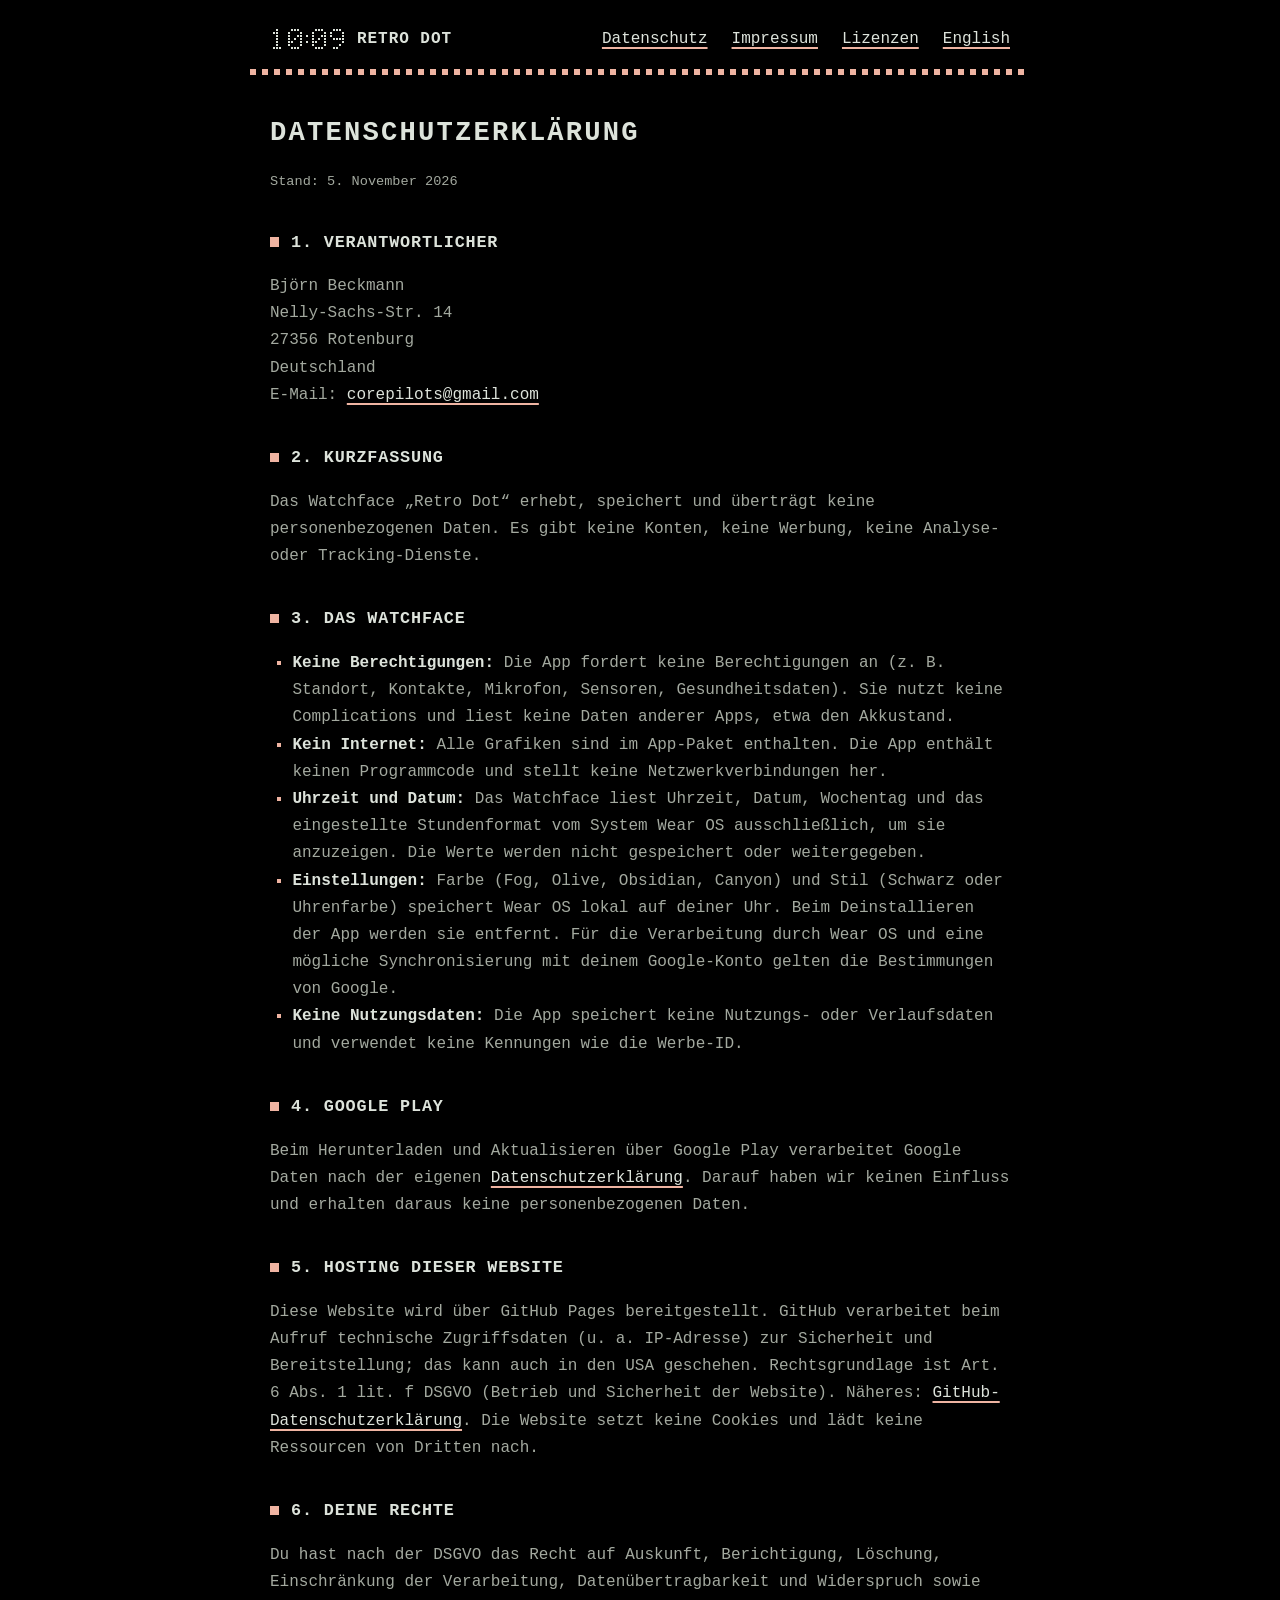
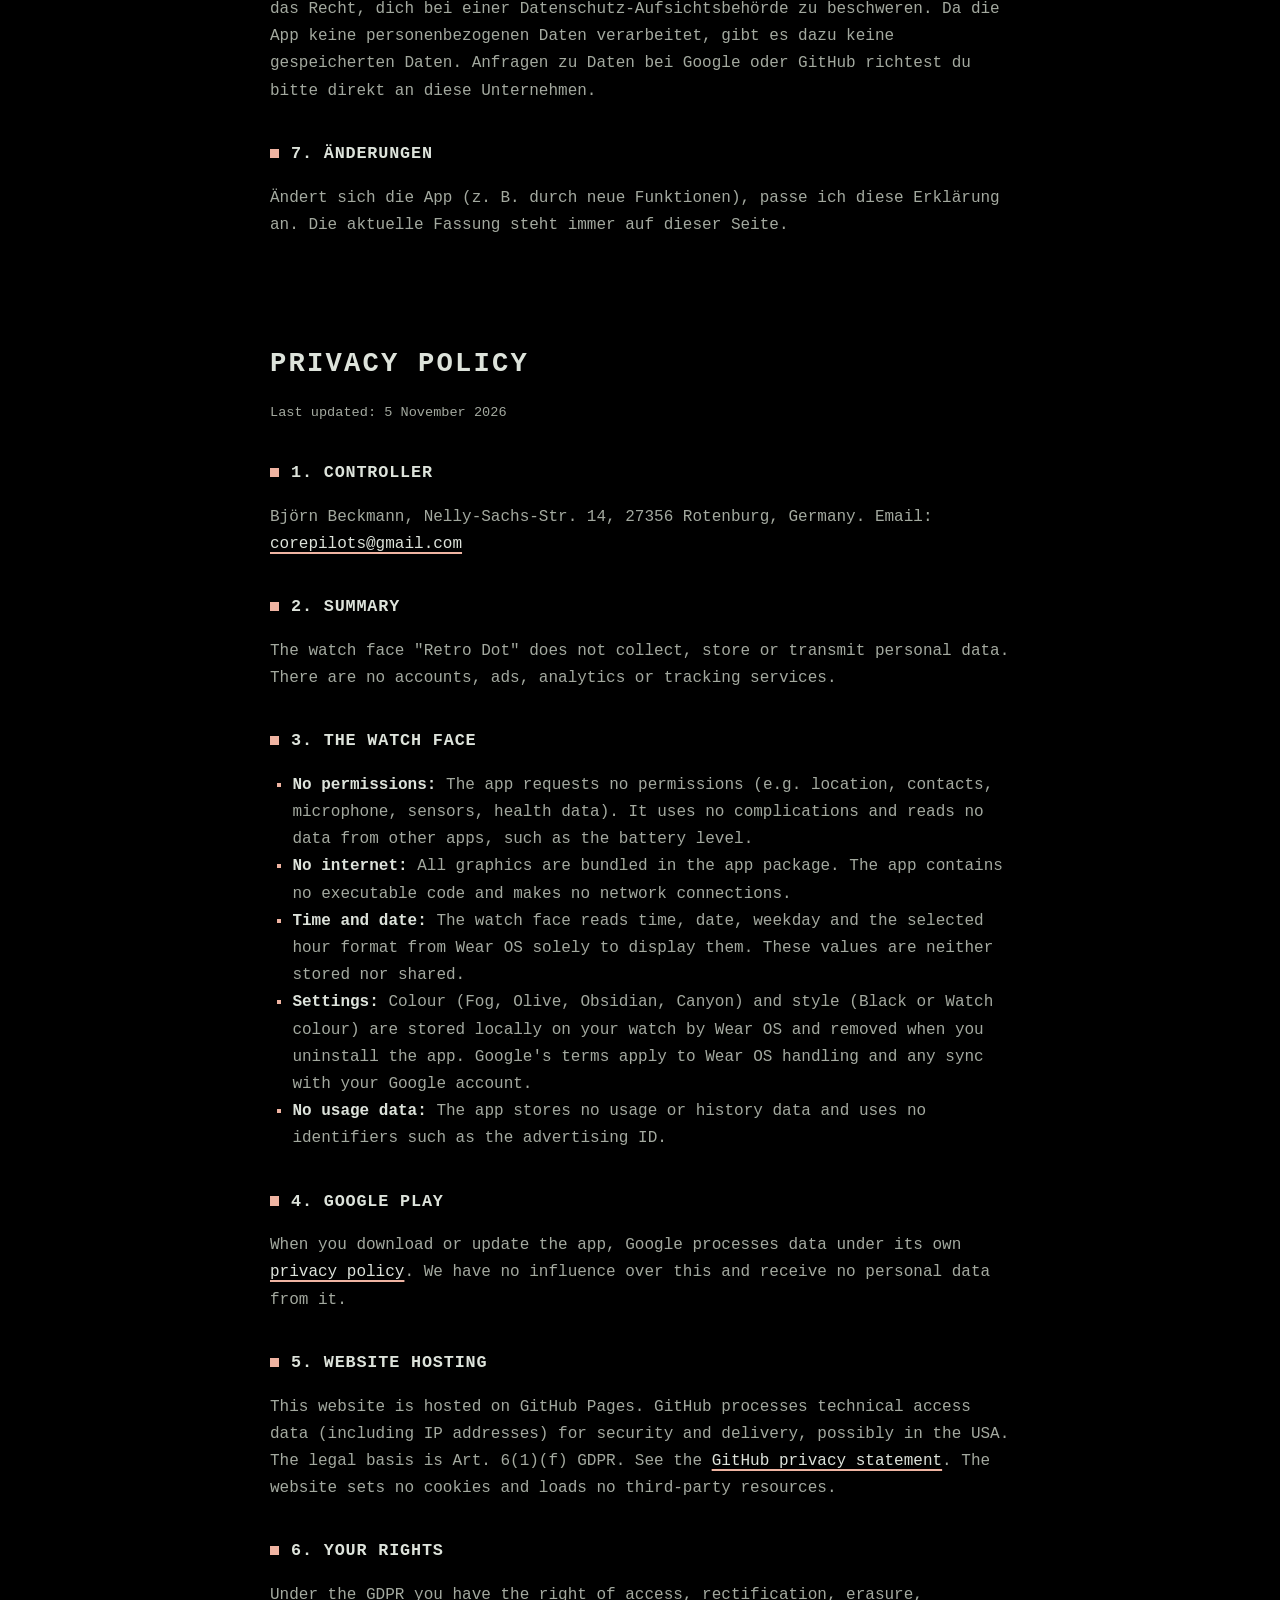
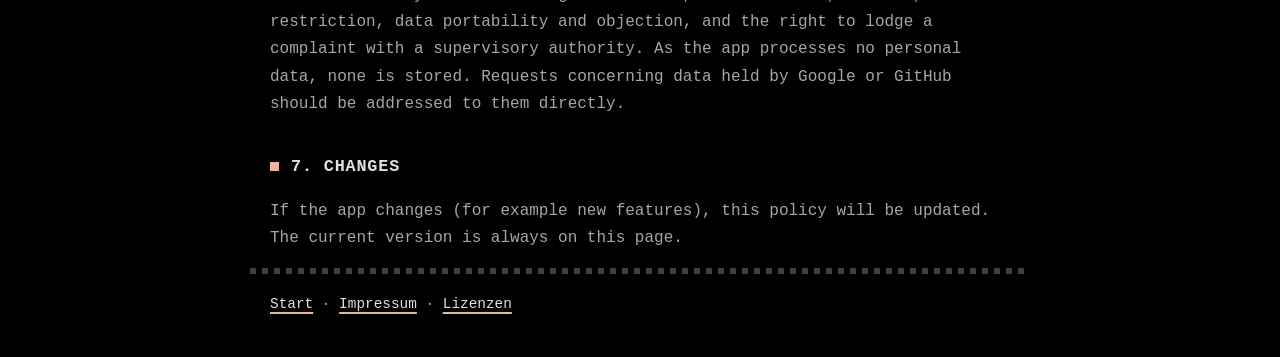
==== datenschutz/index.html @ 3abcc4c4 "Add files via upload" ====
<!doctype html>
<html lang="de">
<head>
<meta charset="utf-8">
<meta name="viewport" content="width=device-width,initial-scale=1">
<title>Datenschutz – Retro Dot</title>
<link rel="icon" href="../icon.png">
<link rel="stylesheet" href="../style.css">
</head>
<body>
<header><a class="brand" href="../"><img src="../logo.svg" alt="">Retro Dot</a><a href="./">Datenschutz</a><a href="../impressum/">Impressum</a><a href="../lizenzen/">Lizenzen</a><a href="#english">English</a></header>
<main>
<h1>Datenschutzerklärung</h1>
<p class="updated">Stand: 5. November 2026</p>

<h2>1. Verantwortlicher</h2>
<p>Björn Beckmann<br>Nelly-Sachs-Str. 14<br>27356 Rotenburg<br>Deutschland<br>E-Mail: <a href="mailto:corepilots@gmail.com">corepilots@gmail.com</a></p>

<h2>2. Kurzfassung</h2>
<p>Das Watchface „Retro Dot“ erhebt, speichert und überträgt keine personenbezogenen Daten. Es gibt keine Konten, keine Werbung, keine Analyse- oder Tracking-Dienste.</p>

<h2>3. Das Watchface</h2>
<ul>
<li><strong>Keine Berechtigungen:</strong> Die App fordert keine Berechtigungen an (z. B. Standort, Kontakte, Mikrofon, Sensoren, Gesundheitsdaten). Sie nutzt keine Complications und liest keine Daten anderer Apps, etwa den Akkustand.</li>
<li><strong>Kein Internet:</strong> Alle Grafiken sind im App-Paket enthalten. Die App enthält keinen Programmcode und stellt keine Netzwerkverbindungen her.</li>
<li><strong>Uhrzeit und Datum:</strong> Das Watchface liest Uhrzeit, Datum, Wochentag und das eingestellte Stundenformat vom System Wear OS ausschließlich, um sie anzuzeigen. Die Werte werden nicht gespeichert oder weitergegeben.</li>
<li><strong>Einstellungen:</strong> Farbe (Fog, Olive, Obsidian, Canyon) und Stil (Schwarz oder Uhrenfarbe) speichert Wear OS lokal auf deiner Uhr. Beim Deinstallieren der App werden sie entfernt. Für die Verarbeitung durch Wear OS und eine mögliche Synchronisierung mit deinem Google-Konto gelten die Bestimmungen von Google.</li>
<li><strong>Keine Nutzungsdaten:</strong> Die App speichert keine Nutzungs- oder Verlaufsdaten und verwendet keine Kennungen wie die Werbe-ID.</li>
</ul>

<h2>4. Google Play</h2>
<p>Beim Herunterladen und Aktualisieren über Google Play verarbeitet Google Daten nach der eigenen <a href="https://policies.google.com/privacy">Datenschutzerklärung</a>. Darauf haben wir keinen Einfluss und erhalten daraus keine personenbezogenen Daten.</p>

<h2>5. Hosting dieser Website</h2>
<p>Diese Website wird über GitHub Pages bereitgestellt. GitHub verarbeitet beim Aufruf technische Zugriffsdaten (u. a. IP-Adresse) zur Sicherheit und Bereitstellung; das kann auch in den USA geschehen. Rechtsgrundlage ist Art. 6 Abs. 1 lit. f DSGVO (Betrieb und Sicherheit der Website). Näheres: <a href="https://docs.github.com/de/site-policy/privacy-policies/github-general-privacy-statement">GitHub-Datenschutzerklärung</a>. Die Website setzt keine Cookies und lädt keine Ressourcen von Dritten nach.</p>

<h2>6. Deine Rechte</h2>
<p>Du hast nach der DSGVO das Recht auf Auskunft, Berichtigung, Löschung, Einschränkung der Verarbeitung, Datenübertragbarkeit und Widerspruch sowie das Recht, dich bei einer Datenschutz-Aufsichtsbehörde zu beschweren. Da die App keine personenbezogenen Daten verarbeitet, gibt es dazu keine gespeicherten Daten. Anfragen zu Daten bei Google oder GitHub richtest du bitte direkt an diese Unternehmen.</p>

<h2>7. Änderungen</h2>
<p>Ändert sich die App (z. B. durch neue Funktionen), passe ich diese Erklärung an. Die aktuelle Fassung steht immer auf dieser Seite.</p>

<hr>
<h1 id="english">Privacy Policy</h1>
<p class="updated">Last updated: 5 November 2026</p>

<h2>1. Controller</h2>
<p>Björn Beckmann, Nelly-Sachs-Str. 14, 27356 Rotenburg, Germany. Email: <a href="mailto:corepilots@gmail.com">corepilots@gmail.com</a></p>

<h2>2. Summary</h2>
<p>The watch face "Retro Dot" does not collect, store or transmit personal data. There are no accounts, ads, analytics or tracking services.</p>

<h2>3. The watch face</h2>
<ul>
<li><strong>No permissions:</strong> The app requests no permissions (e.g. location, contacts, microphone, sensors, health data). It uses no complications and reads no data from other apps, such as the battery level.</li>
<li><strong>No internet:</strong> All graphics are bundled in the app package. The app contains no executable code and makes no network connections.</li>
<li><strong>Time and date:</strong> The watch face reads time, date, weekday and the selected hour format from Wear OS solely to display them. These values are neither stored nor shared.</li>
<li><strong>Settings:</strong> Colour (Fog, Olive, Obsidian, Canyon) and style (Black or Watch colour) are stored locally on your watch by Wear OS and removed when you uninstall the app. Google's terms apply to Wear OS handling and any sync with your Google account.</li>
<li><strong>No usage data:</strong> The app stores no usage or history data and uses no identifiers such as the advertising ID.</li>
</ul>

<h2>4. Google Play</h2>
<p>When you download or update the app, Google processes data under its own <a href="https://policies.google.com/privacy">privacy policy</a>. We have no influence over this and receive no personal data from it.</p>

<h2>5. Website hosting</h2>
<p>This website is hosted on GitHub Pages. GitHub processes technical access data (including IP addresses) for security and delivery, possibly in the USA. The legal basis is Art. 6(1)(f) GDPR. See the <a href="https://docs.github.com/en/site-policy/privacy-policies/github-general-privacy-statement">GitHub privacy statement</a>. The website sets no cookies and loads no third-party resources.</p>

<h2>6. Your rights</h2>
<p>Under the GDPR you have the right of access, rectification, erasure, restriction, data portability and objection, and the right to lodge a complaint with a supervisory authority. As the app processes no personal data, none is stored. Requests concerning data held by Google or GitHub should be addressed to them directly.</p>

<h2>7. Changes</h2>
<p>If the app changes (for example new features), this policy will be updated. The current version is always on this page.</p>
</main>
<footer><a href="../">Start</a> · <a href="../impressum/">Impressum</a> · <a href="../lizenzen/">Lizenzen</a></footer>
</body>
</html>
---- style.css ----
:root{--bg:#000;--text:#dde3db;--muted:#a3a99f;--accent:#efb4a2;--olive:#8f9479;--obsidian:#3d4140}
*{box-sizing:border-box}
body{margin:0;background:var(--bg);color:var(--text);font:16px/1.7 ui-monospace,"SF Mono",Menlo,Consolas,"Liberation Mono",monospace}
header,main,footer{max-width:780px;margin:0 auto;padding:0 20px}
header{display:flex;flex-wrap:wrap;gap:10px 24px;align-items:center;padding-top:26px;padding-bottom:22px;background:linear-gradient(90deg,var(--accent) 6px,transparent 6px) repeat-x bottom/12px 6px}
header .brand{display:flex;align-items:center;gap:12px;margin-right:auto;text-decoration:none;font-weight:700;letter-spacing:.06em;text-transform:uppercase}
header .brand img{height:21px;width:auto;display:block}
a{color:var(--text);text-decoration-color:var(--accent);text-decoration-thickness:2px;text-underline-offset:4px}
a:hover,a:focus-visible{color:var(--accent)}
h1{font-size:1.7rem;margin:2.2rem 0 .3rem;letter-spacing:.08em;text-transform:uppercase}
h2{font-size:1.05rem;margin:2.2rem 0 .3rem;letter-spacing:.05em;text-transform:uppercase}
h2::before{content:"";display:inline-block;width:.55em;height:.55em;background:var(--accent);margin-right:.7em}
p,li{color:var(--muted)}
li::marker{color:var(--accent)}
ul{list-style:square;padding-left:1.4rem}
strong{color:var(--text)}
.updated{font-size:.85rem}
pre{white-space:pre-wrap;color:var(--muted);font-size:.78rem;line-height:1.5;background:#0b0d0c;border:2px solid var(--obsidian);padding:14px}
hr{border:0;height:6px;margin:3rem 0;background:linear-gradient(90deg,var(--obsidian) 6px,transparent 6px) repeat-x/12px 6px}
footer{padding-top:24px;padding-bottom:40px;color:var(--muted);font-size:.9rem;background:linear-gradient(90deg,var(--obsidian) 6px,transparent 6px) repeat-x top/12px 6px}
.hero{display:block;width:100%;height:auto;margin:1.8rem 0 .5rem;border:2px solid var(--obsidian)}
.swatches{display:flex;gap:10px;margin:1rem 0;padding:0;list-style:none}
.swatches li{display:flex;align-items:center;gap:8px;color:var(--text);font-size:.85rem}
.swatches i{display:inline-block;width:18px;height:18px}
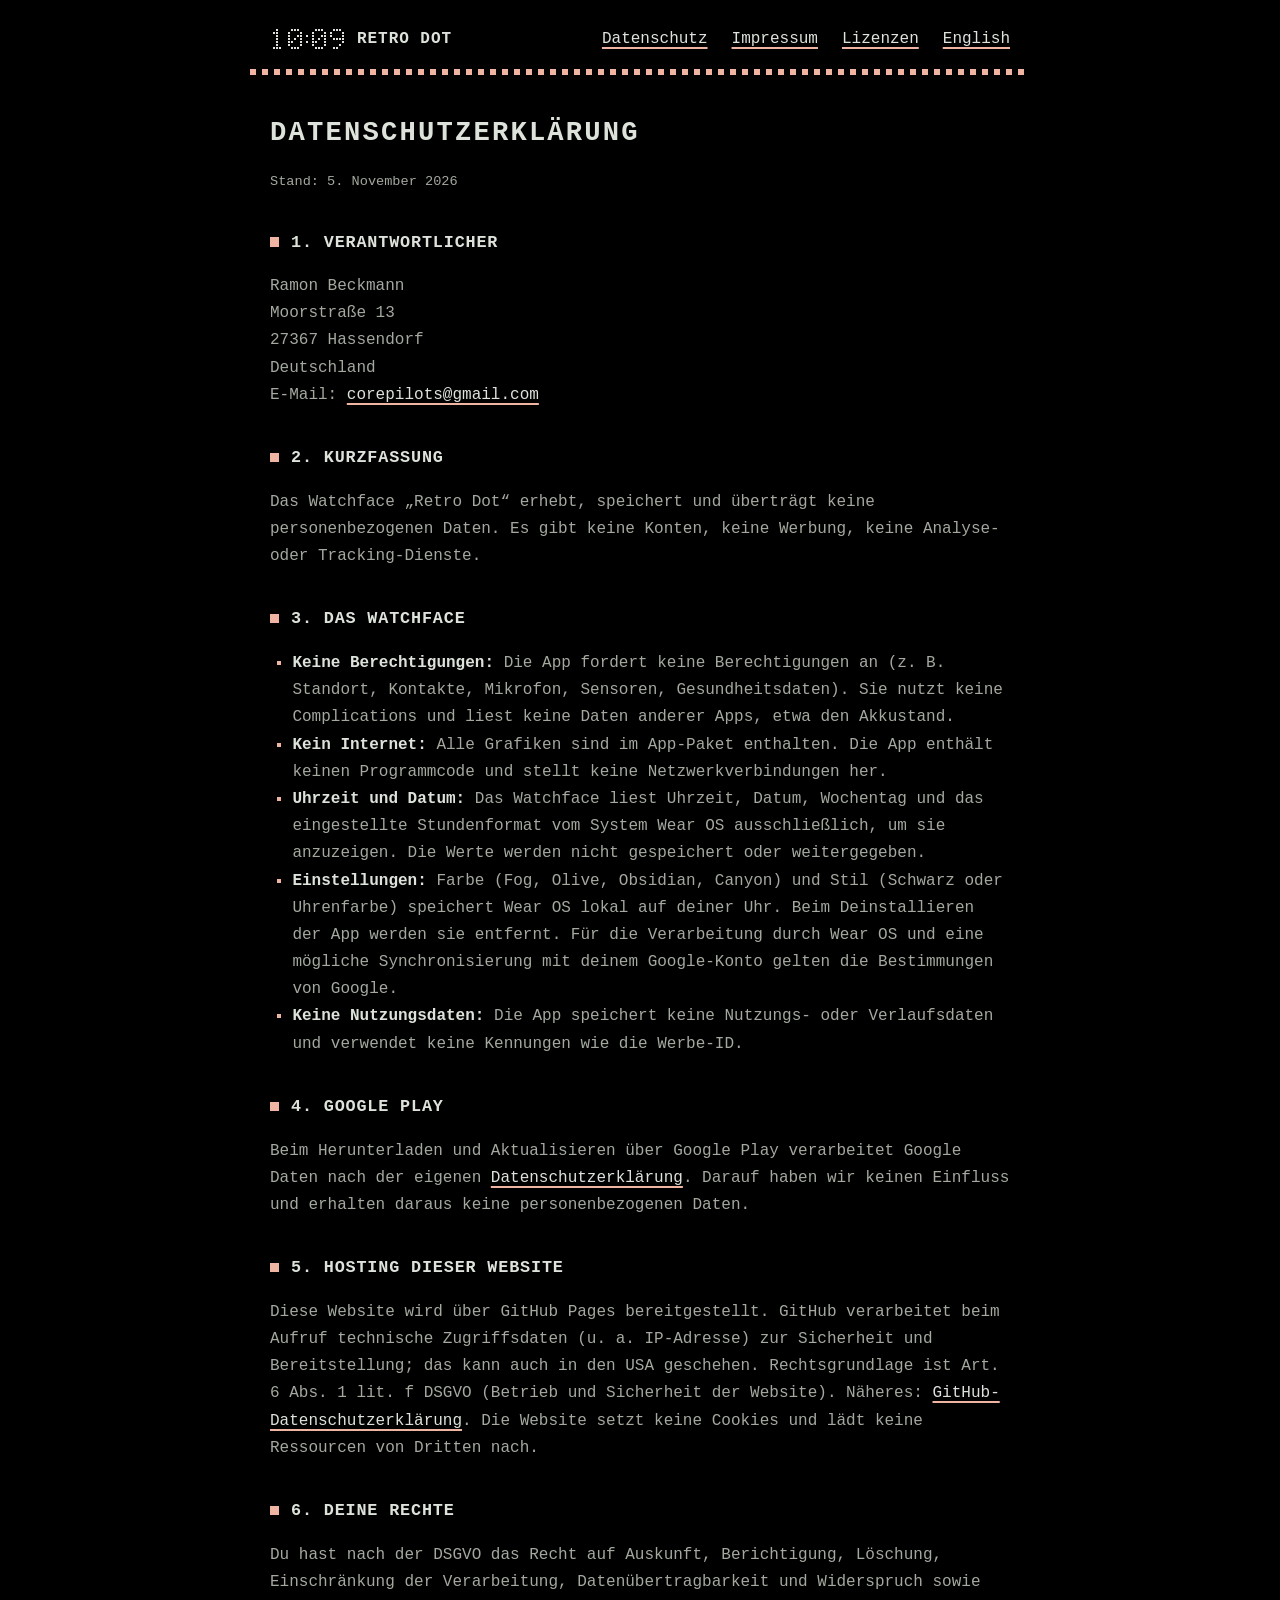
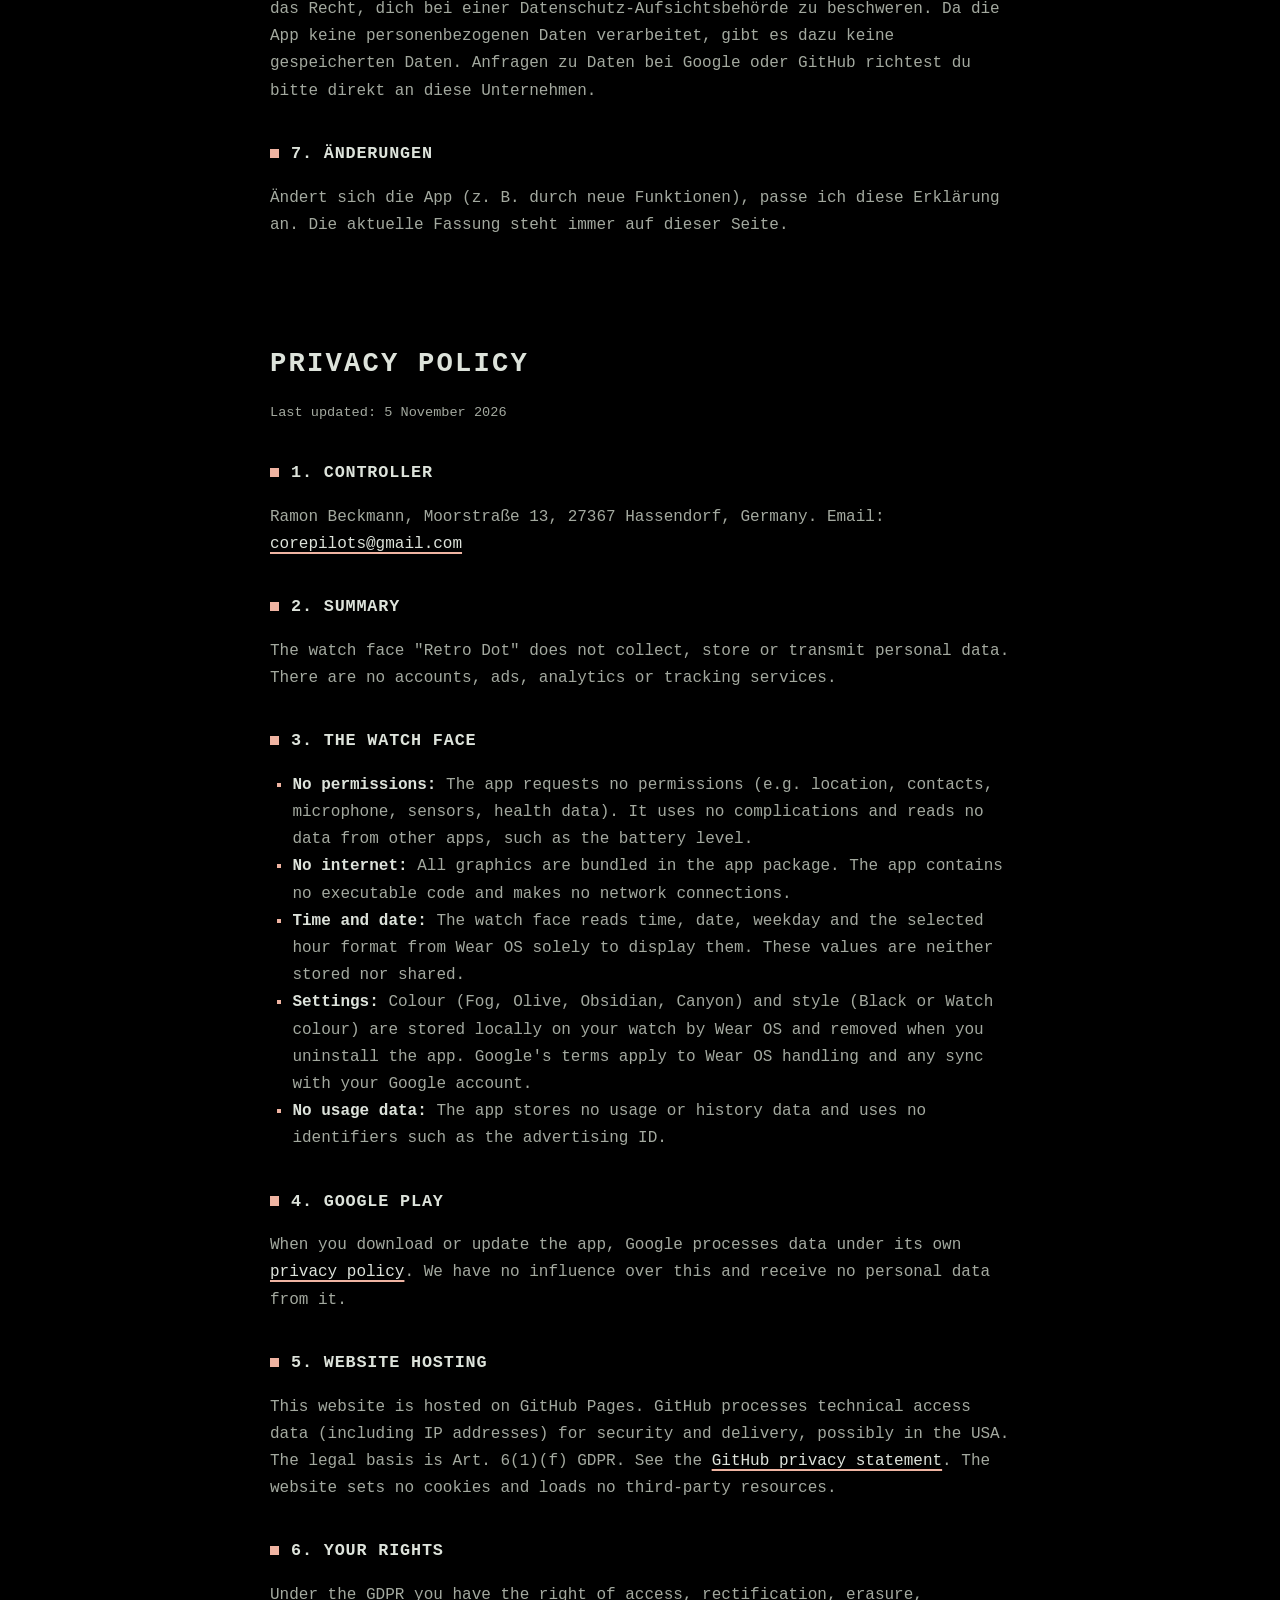
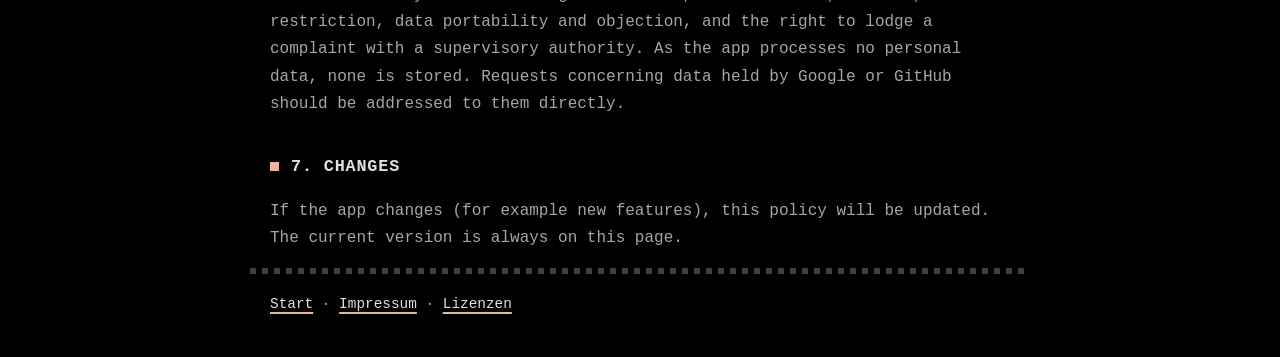
==== commit d1c94370: "Add files via upload" ====
--- a/datenschutz/index.html
+++ b/datenschutz/index.html
@@ -14,7 +14,7 @@
 <p class="updated">Stand: 5. November 2026</p>
 
 <h2>1. Verantwortlicher</h2>
-<p>Björn Beckmann<br>Nelly-Sachs-Str. 14<br>27356 Rotenburg<br>Deutschland<br>E-Mail: <a href="mailto:corepilots@gmail.com">corepilots@gmail.com</a></p>
+<p>Ramon Beckmann<br>Moorstraße 13<br>27367 Hassendorf<br>Deutschland<br>E-Mail: <a href="mailto:corepilots@gmail.com">corepilots@gmail.com</a></p>
 
 <h2>2. Kurzfassung</h2>
 <p>Das Watchface „Retro Dot“ erhebt, speichert und überträgt keine personenbezogenen Daten. Es gibt keine Konten, keine Werbung, keine Analyse- oder Tracking-Dienste.</p>
@@ -45,7 +45,7 @@
 <p class="updated">Last updated: 5 November 2026</p>
 
 <h2>1. Controller</h2>
-<p>Björn Beckmann, Nelly-Sachs-Str. 14, 27356 Rotenburg, Germany. Email: <a href="mailto:corepilots@gmail.com">corepilots@gmail.com</a></p>
+<p>Ramon Beckmann, Moorstraße 13, 27367 Hassendorf, Germany. Email: <a href="mailto:corepilots@gmail.com">corepilots@gmail.com</a></p>
 
 <h2>2. Summary</h2>
 <p>The watch face "Retro Dot" does not collect, store or transmit personal data. There are no accounts, ads, analytics or tracking services.</p>
